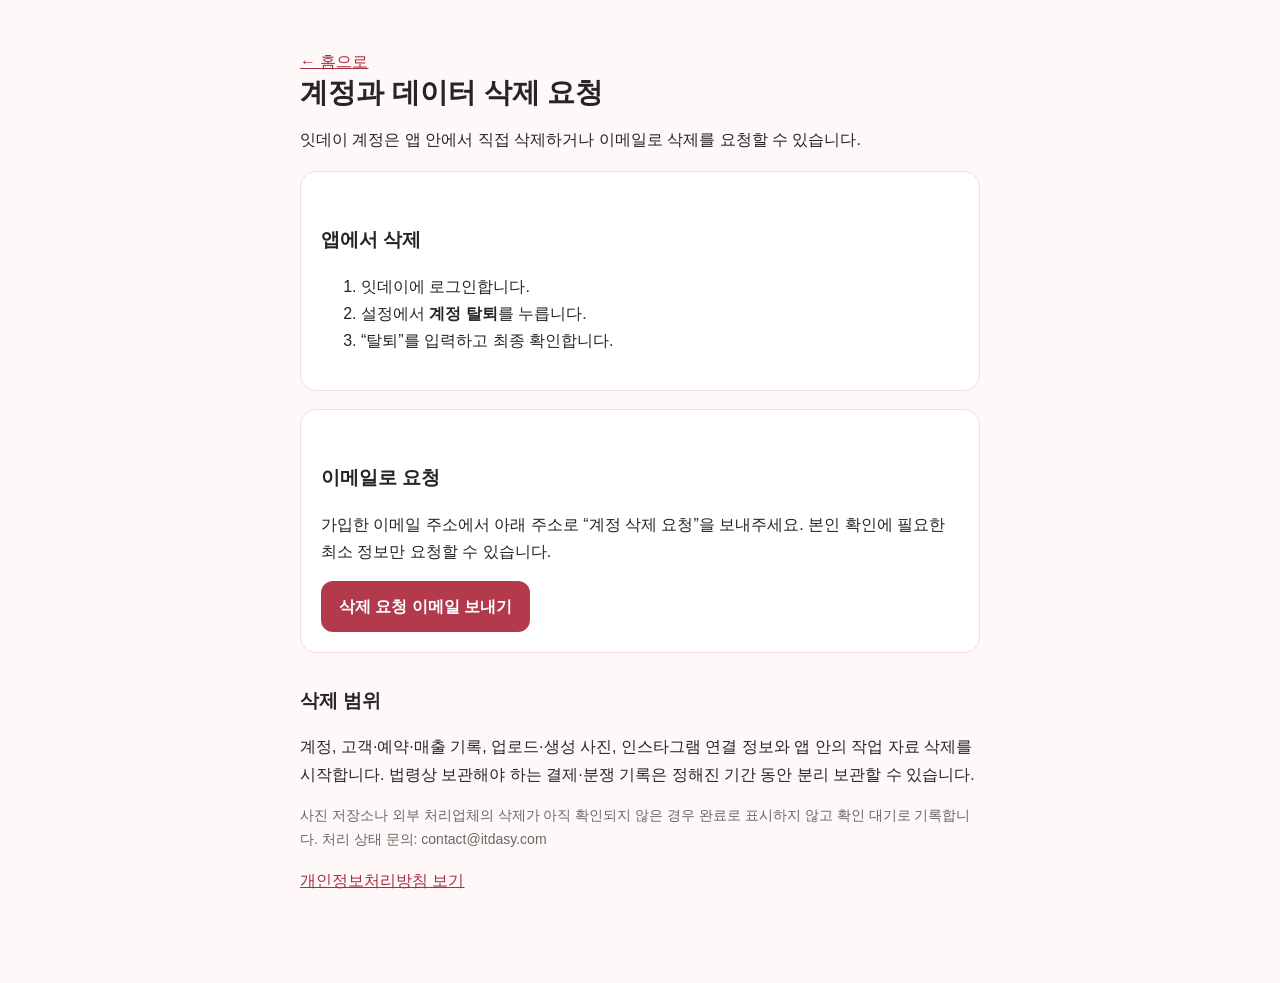
==== delete-account.html @ f76345b4 "T-904 align privacy terms and deletion page with runtime" ====
<!doctype html>
<html lang="ko">
<head>
  <meta charset="utf-8">
  <meta name="viewport" content="width=device-width,initial-scale=1">
  <title>잇데이 계정 삭제 요청</title>
  <meta name="description" content="잇데이 계정과 관련 데이터 삭제 요청 방법">
  <style>
    body{margin:0;background:#fff8f8;color:#292323;font-family:-apple-system,BlinkMacSystemFont,"Noto Sans KR",sans-serif;line-height:1.7}
    main{max-width:680px;margin:0 auto;padding:48px 22px 72px}
    h1{font-size:28px;line-height:1.25;margin:0 0 12px} h2{font-size:19px;margin-top:32px}
    .card{background:#fff;border:1px solid #f1dfe2;border-radius:16px;padding:20px;margin:18px 0}
    .button{display:inline-block;background:#b23a4c;color:#fff;text-decoration:none;font-weight:700;padding:12px 18px;border-radius:12px}
    .muted{color:#6f6464;font-size:14px} a{color:#a52f42}
  </style>
</head>
<body>
<main>
  <a href="/">← 홈으로</a>
  <h1>계정과 데이터 삭제 요청</h1>
  <p>잇데이 계정은 앱 안에서 직접 삭제하거나 이메일로 삭제를 요청할 수 있습니다.</p>

  <div class="card">
    <h2>앱에서 삭제</h2>
    <ol>
      <li>잇데이에 로그인합니다.</li>
      <li>설정에서 <strong>계정 탈퇴</strong>를 누릅니다.</li>
      <li>“탈퇴”를 입력하고 최종 확인합니다.</li>
    </ol>
  </div>

  <div class="card">
    <h2>이메일로 요청</h2>
    <p>가입한 이메일 주소에서 아래 주소로 “계정 삭제 요청”을 보내주세요. 본인 확인에 필요한 최소 정보만 요청할 수 있습니다.</p>
    <a class="button" href="mailto:contact@itdasy.com?subject=%EC%9E%87%EB%8D%B0%EC%9D%B4%20%EA%B3%84%EC%A0%95%20%EC%82%AD%EC%A0%9C%20%EC%9A%94%EC%B2%AD">삭제 요청 이메일 보내기</a>
  </div>

  <h2>삭제 범위</h2>
  <p>계정, 고객·예약·매출 기록, 업로드·생성 사진, 인스타그램 연결 정보와 앱 안의 작업 자료 삭제를 시작합니다. 법령상 보관해야 하는 결제·분쟁 기록은 정해진 기간 동안 분리 보관할 수 있습니다.</p>
  <p class="muted">사진 저장소나 외부 처리업체의 삭제가 아직 확인되지 않은 경우 완료로 표시하지 않고 확인 대기로 기록합니다. 처리 상태 문의: contact@itdasy.com</p>
  <p><a href="/privacy.html">개인정보처리방침 보기</a></p>
</main>
</body>
</html>
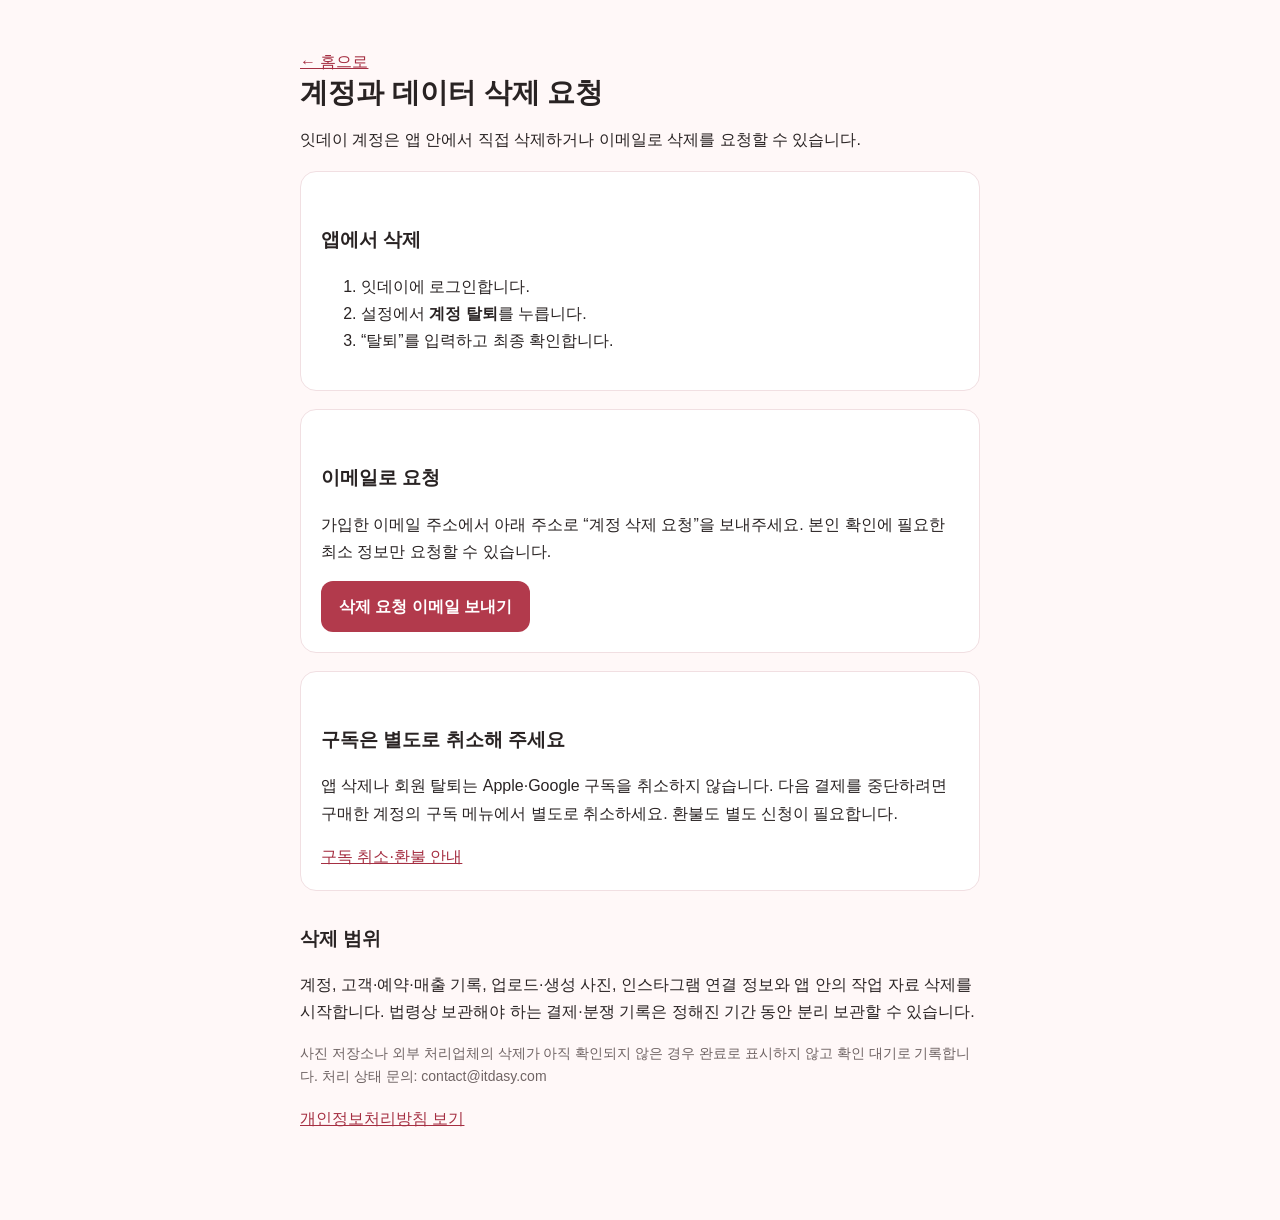
==== commit 884519fc: "fix: align promo content and policies with current app" ====
--- a/delete-account.html
+++ b/delete-account.html
@@ -16,7 +16,7 @@
 </head>
 <body>
 <main>
-  <a href="/">← 홈으로</a>
+  <a href="./">← 홈으로</a>
   <h1>계정과 데이터 삭제 요청</h1>
   <p>잇데이 계정은 앱 안에서 직접 삭제하거나 이메일로 삭제를 요청할 수 있습니다.</p>
 
@@ -35,10 +35,16 @@
     <a class="button" href="mailto:contact@itdasy.com?subject=%EC%9E%87%EB%8D%B0%EC%9D%B4%20%EA%B3%84%EC%A0%95%20%EC%82%AD%EC%A0%9C%20%EC%9A%94%EC%B2%AD">삭제 요청 이메일 보내기</a>
   </div>
 
+  <div class="card">
+    <h2>구독은 별도로 취소해 주세요</h2>
+    <p>앱 삭제나 회원 탈퇴는 Apple·Google 구독을 취소하지 않습니다. 다음 결제를 중단하려면 구매한 계정의 구독 메뉴에서 별도로 취소하세요. 환불도 별도 신청이 필요합니다.</p>
+    <a href="refund.html">구독 취소·환불 안내</a>
+  </div>
+
   <h2>삭제 범위</h2>
   <p>계정, 고객·예약·매출 기록, 업로드·생성 사진, 인스타그램 연결 정보와 앱 안의 작업 자료 삭제를 시작합니다. 법령상 보관해야 하는 결제·분쟁 기록은 정해진 기간 동안 분리 보관할 수 있습니다.</p>
   <p class="muted">사진 저장소나 외부 처리업체의 삭제가 아직 확인되지 않은 경우 완료로 표시하지 않고 확인 대기로 기록합니다. 처리 상태 문의: contact@itdasy.com</p>
-  <p><a href="/privacy.html">개인정보처리방침 보기</a></p>
+  <p><a href="privacy.html">개인정보처리방침 보기</a></p>
 </main>
 </body>
 </html>
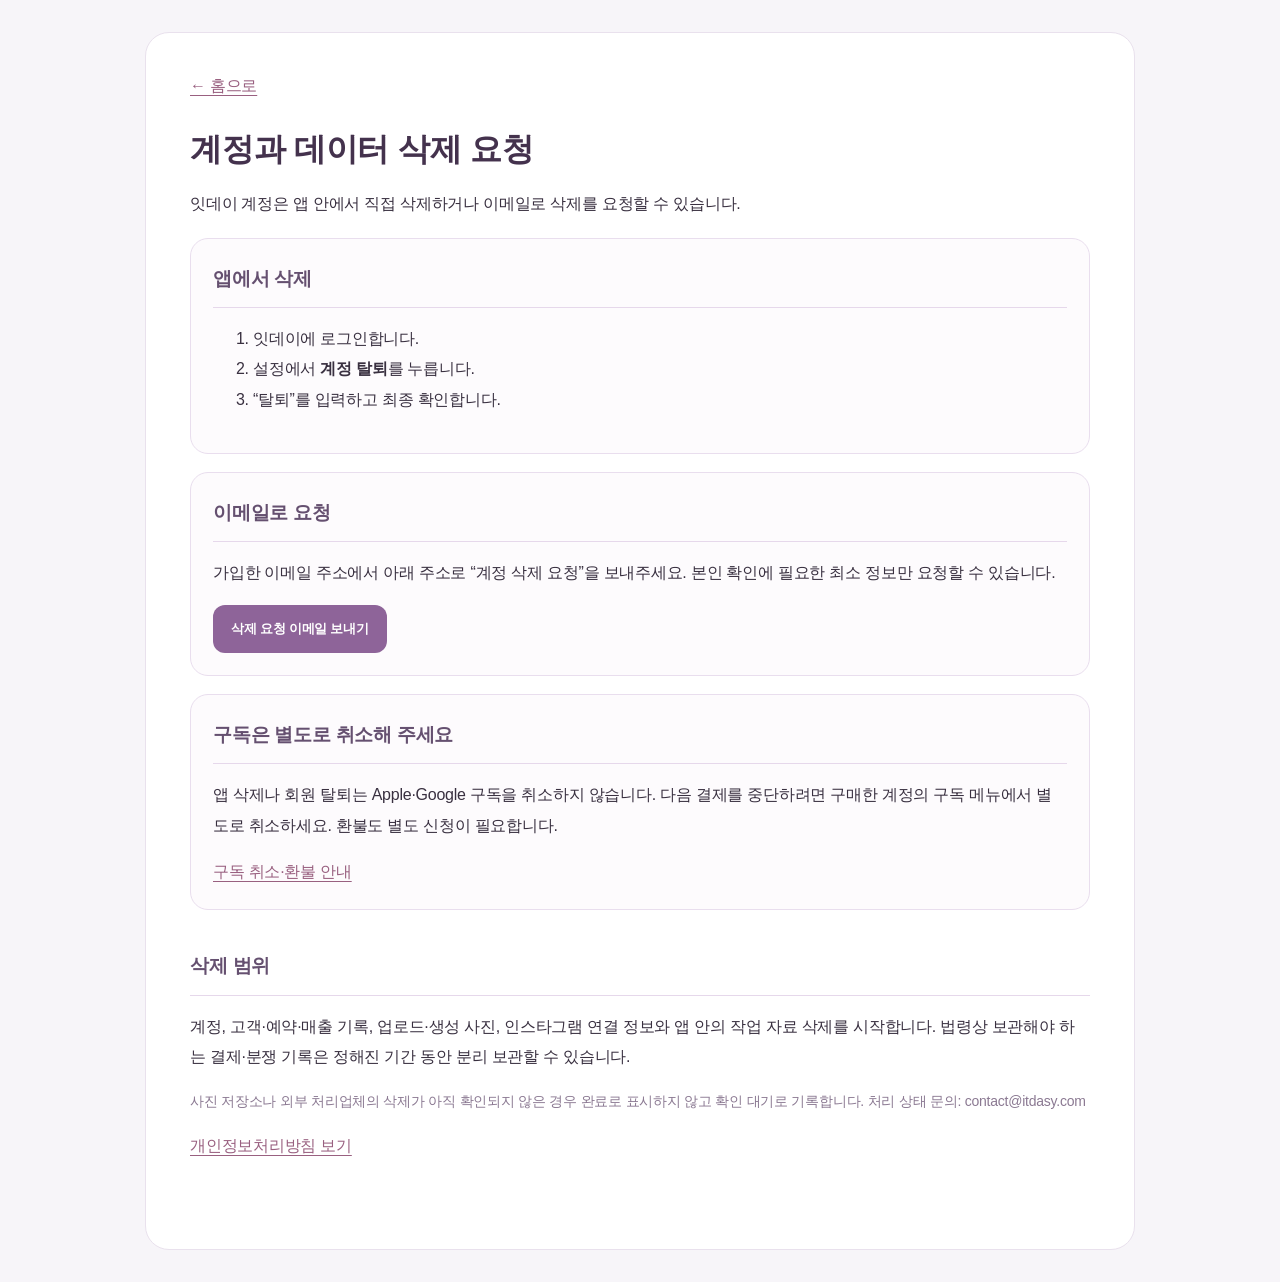
==== commit 7d8555f9: "Refresh promo design and mobile policy reading layout" ====
--- a/delete-account.html
+++ b/delete-account.html
@@ -13,6 +13,7 @@
     .button{display:inline-block;background:#b23a4c;color:#fff;text-decoration:none;font-weight:700;padding:12px 18px;border-radius:12px}
     .muted{color:#6f6464;font-size:14px} a{color:#a52f42}
   </style>
+<link rel="stylesheet" href="policy-design.css">
 </head>
 <body>
 <main>
--- a/policy-design.css
+++ b/policy-design.css
@@ -0,0 +1,25 @@
+/* Shared reading layout for the public policies. */
+body { background: #f7f5f9; color: #393040; font-family: -apple-system, BlinkMacSystemFont, 'Apple SD Gothic Neo', 'Noto Sans KR', sans-serif; line-height: 1.9; letter-spacing: -.015em; }
+.wrap, main { max-width: 900px; margin: 32px auto; padding: 38px 44px 72px; background: #fff; border: 1px solid #e9e1ed; border-radius: 24px; }
+h1 { font-size: clamp(25px, 4vw, 32px); font-weight: 750; line-height: 1.5; color: #44324d; margin-top: 24px; }
+h2 { font-size: 19px; color: #655070; border-bottom: 1px solid #e6d8eb; padding-bottom: 10px; margin-top: 38px; }
+h3 { color: #806187; font-size: 15px; }
+.sub, .muted { color: #8b7992; }
+.meta { background: #f5f0f8; color: #88728f; border-radius: 14px; line-height: 1.9; padding: 18px 20px; }
+a { color: #996080; text-underline-offset: 4px; }
+nav { display: flex; gap: 8px 14px; flex-wrap: wrap; font-size: 12px; line-height: 1.8; color: #c8b7ce; margin-bottom: 28px; }
+nav a { padding: 4px 0; }
+.back { color: #92769a; font-size: 12px; margin-bottom: 12px; }
+th, td { border-color: #ece5f0; padding: 13px 12px; font-size: 12px; line-height: 1.9; }
+th { background: #f6f1f9; color: #806187; }
+.policy-table { overflow-x: auto; border-radius: 12px; margin-block: 16px; border: 1px solid #ece5f0; }
+.policy-table table { margin: 0; min-width: 620px; border: 0; }
+.policy-table-hint { display: none; }
+.hl { background: #faf2f7; border-color: #c791b0; color: #886781; border-radius: 10px; }
+.card { border-color: #e9deee; border-radius: 18px; background: #fdfbfd; padding: 22px; }
+.card h2, .card h3 { margin-top: 0; }
+.notice { border-left-color: #b27ca5; background: #f7f0f9; }
+.button { background: #8e6499; color: #fff; border-radius: 12px; font-size: 13px; }
+:focus-visible { outline: 3px solid #98689b; outline-offset: 4px; }
+@media (max-width: 700px) { .wrap, main { margin: 0; border: 0; border-radius: 0; padding: 28px 20px 60px; font-size: 13px; } h2 { font-size: 17px; } .meta { font-size: 12px; padding: 16px; } th, td { padding: 11px 10px; font-size: 12px; } .policy-table-hint { display: block; color: #86728f; font-size: 11px; margin: 18px 0 6px; } nav { font-size: 11px; } .card { padding: 18px; } }
+@media print { body { background: #fff; } .wrap, main { border: 0; margin: 0; padding: 0; } nav, .back, .policy-table-hint { display: none; } .card, tr { break-inside: avoid; } .policy-table { overflow: visible; } .policy-table table { min-width: 0; } a { color: #444; } }
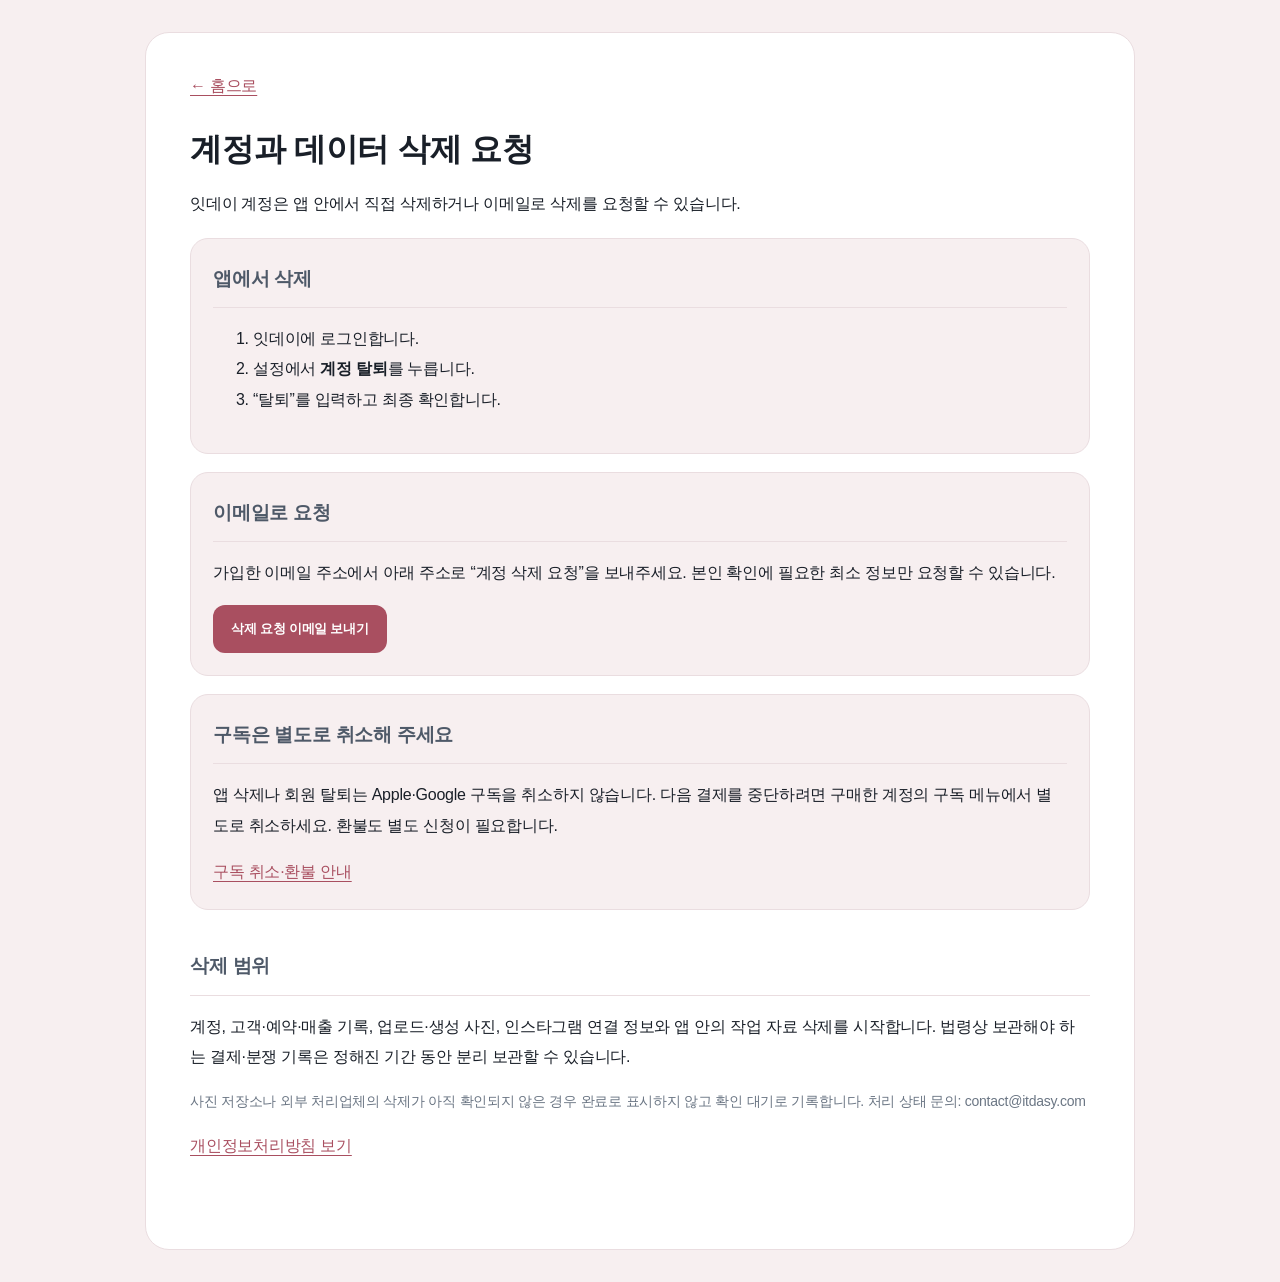
==== commit 7df85d30: "fix: align promo with app brand and actual feature screenshots" ====
--- a/delete-account.html
+++ b/delete-account.html
@@ -13,7 +13,7 @@
     .button{display:inline-block;background:#b23a4c;color:#fff;text-decoration:none;font-weight:700;padding:12px 18px;border-radius:12px}
     .muted{color:#6f6464;font-size:14px} a{color:#a52f42}
   </style>
-<link rel="stylesheet" href="policy-design.css">
+<link rel="stylesheet" href="policy-design.css?v=20261002-brand-screens">
 </head>
 <body>
 <main>
--- a/policy-design.css
+++ b/policy-design.css
@@ -1,25 +1,29 @@
 /* Shared reading layout for the public policies. */
-body { background: #f7f5f9; color: #393040; font-family: -apple-system, BlinkMacSystemFont, 'Apple SD Gothic Neo', 'Noto Sans KR', sans-serif; line-height: 1.9; letter-spacing: -.015em; }
-.wrap, main { max-width: 900px; margin: 32px auto; padding: 38px 44px 72px; background: #fff; border: 1px solid #e9e1ed; border-radius: 24px; }
-h1 { font-size: clamp(25px, 4vw, 32px); font-weight: 750; line-height: 1.5; color: #44324d; margin-top: 24px; }
-h2 { font-size: 19px; color: #655070; border-bottom: 1px solid #e6d8eb; padding-bottom: 10px; margin-top: 38px; }
-h3 { color: #806187; font-size: 15px; }
-.sub, .muted { color: #8b7992; }
-.meta { background: #f5f0f8; color: #88728f; border-radius: 14px; line-height: 1.9; padding: 18px 20px; }
-a { color: #996080; text-underline-offset: 4px; }
-nav { display: flex; gap: 8px 14px; flex-wrap: wrap; font-size: 12px; line-height: 1.8; color: #c8b7ce; margin-bottom: 28px; }
+body { background: #f7eff0; color: #191f28; font-family: -apple-system, BlinkMacSystemFont, 'Apple SD Gothic Neo', 'Noto Sans KR', sans-serif; line-height: 1.9; letter-spacing: -.015em; }
+.wrap, main { max-width: 900px; margin: 32px auto; padding: 38px 44px 72px; background: #fff; border: 1px solid #eadde0; border-radius: 24px; }
+h1 { font-size: clamp(25px, 4vw, 32px); font-weight: 750; line-height: 1.5; color: #4e5968; margin-top: 24px; }
+h2 { font-size: 19px; color: #4e5968; border-bottom: 1px solid #eadde0; padding-bottom: 10px; margin-top: 38px; }
+h3 { color: #6b7684; font-size: 15px; }
+.sub, .muted { color: #6b7684; }
+.meta { background: #f7eff0; color: #6b7684; border-radius: 14px; line-height: 1.9; padding: 18px 20px; }
+a { color: #6b7684; text-underline-offset: 4px; }
+nav { display: flex; gap: 8px 14px; flex-wrap: wrap; font-size: 12px; line-height: 1.8; color: #d58a95; margin-bottom: 28px; }
 nav a { padding: 4px 0; }
-.back { color: #92769a; font-size: 12px; margin-bottom: 12px; }
-th, td { border-color: #ece5f0; padding: 13px 12px; font-size: 12px; line-height: 1.9; }
-th { background: #f6f1f9; color: #806187; }
-.policy-table { overflow-x: auto; border-radius: 12px; margin-block: 16px; border: 1px solid #ece5f0; }
+.back { color: #6b7684; font-size: 12px; margin-bottom: 12px; }
+th, td { border-color: #eadde0; padding: 13px 12px; font-size: 12px; line-height: 1.9; }
+th { background: #f7eff0; color: #6b7684; }
+.policy-table { overflow-x: auto; border-radius: 12px; margin-block: 16px; border: 1px solid #eadde0; }
 .policy-table table { margin: 0; min-width: 620px; border: 0; }
 .policy-table-hint { display: none; }
-.hl { background: #faf2f7; border-color: #c791b0; color: #886781; border-radius: 10px; }
-.card { border-color: #e9deee; border-radius: 18px; background: #fdfbfd; padding: 22px; }
+.hl { background: #f7eff0; border-color: #d58a95; color: #6b7684; border-radius: 10px; }
+.card { border-color: #eadde0; border-radius: 18px; background: #f7eff0; padding: 22px; }
 .card h2, .card h3 { margin-top: 0; }
-.notice { border-left-color: #b27ca5; background: #f7f0f9; }
-.button { background: #8e6499; color: #fff; border-radius: 12px; font-size: 13px; }
-:focus-visible { outline: 3px solid #98689b; outline-offset: 4px; }
-@media (max-width: 700px) { .wrap, main { margin: 0; border: 0; border-radius: 0; padding: 28px 20px 60px; font-size: 13px; } h2 { font-size: 17px; } .meta { font-size: 12px; padding: 16px; } th, td { padding: 11px 10px; font-size: 12px; } .policy-table-hint { display: block; color: #86728f; font-size: 11px; margin: 18px 0 6px; } nav { font-size: 11px; } .card { padding: 18px; } }
+.notice { border-left-color: #6b7684; background: #f7eff0; }
+.button { background: #6b7684; color: #fff; border-radius: 12px; font-size: 13px; }
+:focus-visible { outline: 3px solid #6b7684; outline-offset: 4px; }
+@media (max-width: 700px) { .wrap, main { margin: 0; border: 0; border-radius: 0; padding: 28px 20px 60px; font-size: 13px; } h2 { font-size: 17px; } .meta { font-size: 12px; padding: 16px; } th, td { padding: 11px 10px; font-size: 12px; } .policy-table-hint { display: block; color: #6b7684; font-size: 11px; margin: 18px 0 6px; } nav { font-size: 11px; } .card { padding: 18px; } }
 @media print { body { background: #fff; } .wrap, main { border: 0; margin: 0; padding: 0; } nav, .back, .policy-table-hint { display: none; } .card, tr { break-inside: avoid; } .policy-table { overflow: visible; } .policy-table table { min-width: 0; } a { color: #444; } }
+/* Provider disclosures remain readable without a dense wide table. */
+.wrap > .card { margin: 20px 0; border: 1px solid #eadde0; }
+
+a, .back { color: #A94F60; } h1 { color: #191F28; } .button { background: #A94F60; color: #fff; } .notice { border-left-color: #D58A95; } :focus-visible { outline-color: #BC6675; }
